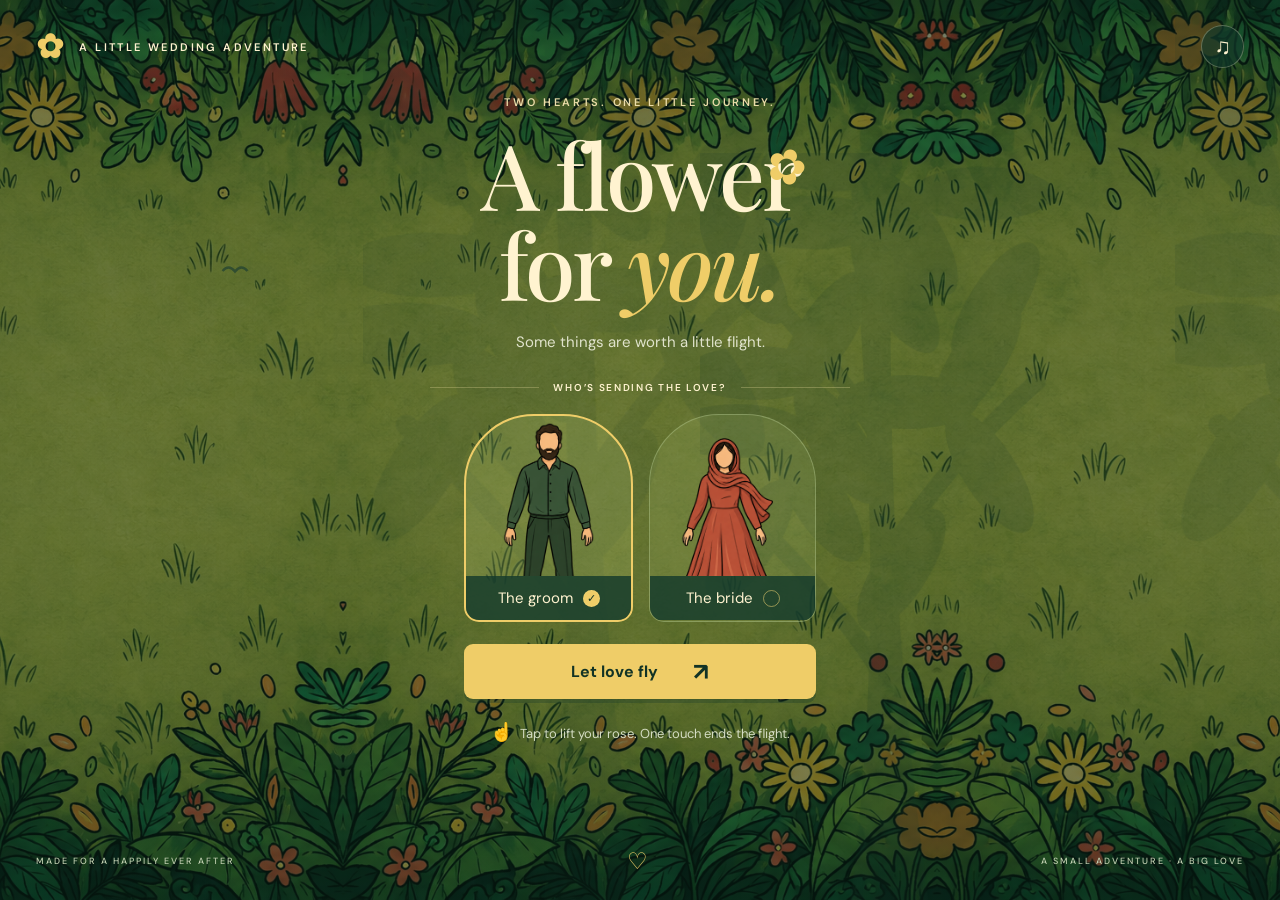
==== index.html @ 6a681935 "Publish wedding rose journey game" ====
<!doctype html>
<html lang="en"><head><meta charset="utf-8"><meta name="viewport" content="width=device-width,initial-scale=1,viewport-fit=cover"><meta name="theme-color" content="#123c2c"><meta name="description" content="One flower. A little adventure. A whole lot of love. A joyful jungle game for two hearts."><title>A flower for you</title><link rel="icon" href="data:image/svg+xml,%3Csvg xmlns='http://www.w3.org/2000/svg' viewBox='0 0 40 40'%3E%3Crect width='40' height='40' rx='12' fill='%23143f30'/%3E%3Ctext y='30' x='5' font-size='30'%3E✿%3C/text%3E%3C/svg%3E"><link rel="stylesheet" href="style.css?v=20260920"></head>
<body><main id="app">
<canvas id="world" aria-label="Guide the rose through the jungle. Tap, click, or press space to lift it." tabindex="0"></canvas>
<div class="shade"></div>
<header><a class="brand" href="./" aria-label="A flower for you, home"><span class="brand-flower">✿</span> A LITTLE WEDDING ADVENTURE</a><button class="icon-button" id="sound" aria-label="Turn sound off" title="Turn sound off">♫</button></header>
<section id="menu" class="screen menu"><div class="eyebrow">TWO HEARTS. ONE LITTLE JOURNEY.</div><h1>A flower<br>for <em>you.</em><span class="title-flower">✿</span></h1><p class="intro">Some things are worth a little flight.</p><div class="choose-label"><span></span>WHO’S SENDING THE LOVE?<span></span></div><div class="characters" role="group" aria-label="Choose who throws the flower"><button class="character selected" data-character="groom" aria-pressed="true"><span class="portrait groom"></span><span class="character-label"><span>The groom</span><span class="selected-dot">✓</span></span></button><button class="character" data-character="bride" aria-pressed="false"><span class="portrait bride"></span><span class="character-label"><span>The bride</span><span class="selected-dot">✓</span></span></button></div><button id="start" class="primary">Let love fly <span>↗</span></button><p class="instructions"><span>☝</span> Tap to lift your rose. One touch ends the flight.</p></section>
<section id="hud" hidden><div class="journey"><span id="from-label">HIM</span><div class="progress-track"><div id="progress"></div><span id="progress-flower">✿</span></div><span id="to-label">HER</span></div><button id="pause" class="icon-button" aria-label="Pause game">Ⅱ</button><div id="hint" aria-live="polite">Tap anywhere to lift your rose</div><div id="gate-count" aria-label="Passages cleared">0 / 8 passages</div></section>
<section id="pause-screen" class="screen modal" hidden><span class="small-flower">✿</span><h2>A little breather.</h2><p>Your flower can wait.</p><button id="resume" class="primary">Keep flying <span>↗</span></button><button class="text-button back">Choose your person</button></section>
<section id="gameover" class="screen modal" hidden><span class="eyebrow">A LITTLE DETOUR</span><div class="loss-rose">❧</div><h2>Game over.</h2><p id="loss-copy">Your rose touched the forest.</p><div id="loss-progress" class="finish-note">0 of 8 passages cleared</div><button id="retry" class="primary">Try another flight <span>↗</span></button><button class="text-button back">Choose your person</button></section>
<section id="finish" class="screen modal" hidden><span class="eyebrow">LOVE ALWAYS FINDS A WAY</span><div class="finish-flowers">✿ ♡ ✿</div><h2>Delivered<br>with <em>love.</em></h2><p id="finish-copy">A little flower. A beautiful beginning.</p><div class="finish-note">Here’s to a lifetime of finding each other.</div><button id="again" class="primary">Send a little more love <span>↗</span></button><button class="text-button back">Choose your person</button></section>
<footer id="footer"><span>MADE FOR A HAPPILY EVER AFTER</span><span class="footer-heart">♡</span><span>A SMALL ADVENTURE · A BIG LOVE</span></footer>
</main><script src="forest.js"></script><script src="memories.js?v=20260920"></script><script src="game.js"></script></body></html>
---- style.css ----
@import url('https://fonts.googleapis.com/css2?family=DM+Sans:wght@400;500;600;700&family=Playfair+Display:ital,wght@0,500;0,600;0,700;1,500;1,600&display=swap');
:root{color-scheme:dark;--cream:#fff3d0;--yellow:#efcd68;--forest:#143f30;--ink:#123325}*{box-sizing:border-box}html,body{margin:0;min-height:100%;background:#103326;color:var(--cream);font-family:'DM Sans',sans-serif}body{overscroll-behavior:none}button,a{-webkit-tap-highlight-color:transparent}button{font:inherit;cursor:pointer}button:focus-visible,a:focus-visible,canvas:focus-visible{outline:3px solid #fff1ab;outline-offset:5px}button{touch-action:manipulation}#app{position:relative;min-height:760px;height:100svh;isolation:isolate;overflow:hidden}#world{position:absolute;inset:0;width:100%;height:100%;display:block;touch-action:none;background:#8baf67}.shade{position:absolute;inset:0;background:linear-gradient(90deg,rgba(8,37,25,.55),rgba(8,37,25,.53) 35%,rgba(8,37,25,.53) 65%,rgba(8,37,25,.55));pointer-events:none;transition:opacity .7s}header{position:absolute;top:max(25px,env(safe-area-inset-top));left:36px;right:36px;display:flex;align-items:center;justify-content:space-between;z-index:5}.brand{font-size:11px;letter-spacing:2.4px;color:var(--cream);text-decoration:none;display:flex;align-items:center;gap:13px;font-weight:600}.brand-flower{font-size:33px;color:var(--yellow);line-height:1}.icon-button{height:43px;min-width:43px;border:1px solid #f5ecc84d;background:#12392bb0;color:var(--cream);border-radius:50%;font-size:22px;display:grid;place-content:center}.sound-off{font-size:18px;position:absolute;transform:translate(18px,6px)}.screen{position:relative;z-index:2;text-align:center}.menu{width:420px;margin:auto;padding-top:104px}.eyebrow{font-size:11px;font-weight:600;letter-spacing:2.7px;color:#ebdca9}h1,h2{font-family:'Playfair Display',Georgia,serif;font-weight:500;letter-spacing:-3px;line-height:.99;margin:20px 0 16px}h1{font-size:86px;position:relative}h1 em,h2 em{color:var(--yellow);font-weight:500}.title-flower{position:absolute;font-family:Georgia;font-size:48px;transform:rotate(20deg);right:47px;top:13px;color:var(--yellow)}.intro{font-size:15px;color:#e0e3cc;margin:23px 0 29px}.choose-label{display:flex;align-items:center;gap:14px;font-size:10px;letter-spacing:1.7px;justify-content:center;font-weight:600}.choose-label>span{height:1px;background:#e9dc9e4a;flex:1}.characters{display:flex;gap:16px;margin:17px auto 22px;width:352px}.character{padding:0;overflow:hidden;position:relative;flex:1;min-width:0;border:1px solid #bacc9766;border-radius:70px 70px 15px 15px;color:var(--cream);background:#b5c67826;transition:transform .2s,border-color .2s,background .2s}.character:hover{transform:translateY(-4px)}.character.selected{border:2px solid var(--yellow);background:#c6d17d30}.portrait{display:block;height:147px;width:100%;background-image:url('assets/couple-sprites.png');background-repeat:no-repeat;background-size:420px auto}.portrait.groom{background-position:29% 40%}.portrait.bride{background-position:66% 52%}.character-label{font-size:15px;display:flex;justify-content:center;align-items:center;gap:10px;padding:12px 7px;background:#12392bcc}.selected-dot{border:1px solid #f3d67288;width:17px;height:17px;border-radius:50%;font-size:11px;color:transparent}.selected .selected-dot{background:var(--yellow);color:var(--ink)}.primary{border:0;background:var(--yellow);color:var(--ink);font-weight:700;font-size:16px;border-radius:9px;width:352px;padding:17px 23px;box-shadow:0 4px 0 #0d302945;display:flex;align-items:center;justify-content:center;gap:35px;margin:auto;transition:background .2s,transform .2s}.primary:hover{background:#ffde80;transform:translateY(-2px)}.primary>span{font-size:24px;line-height:20px}.instructions{font-size:12px;color:#d4dcc3;margin-top:19px}.instructions>span{font-size:18px;margin-right:5px}footer{position:absolute;left:36px;right:36px;bottom:24px;display:flex;align-items:center;justify-content:space-between;font-size:9px;font-weight:500;letter-spacing:2px;color:#c0ceb0}.footer-heart{font-size:23px;color:var(--yellow)}[hidden]{display:none!important}body.playing #app{min-height:100svh}body.playing .shade{opacity:0}body.playing header .brand{opacity:0;pointer-events:none}#hud{position:absolute;inset:0;pointer-events:none;z-index:3}#pause{position:absolute;left:23px;top:max(24px,env(safe-area-inset-top));pointer-events:auto}.journey{position:absolute;top:39px;left:50%;transform:translateX(-50%);width:min(340px,55vw);display:flex;align-items:center;gap:13px;color:#fdf2d3;font-size:10px;font-weight:700;letter-spacing:1px}.progress-track{position:relative;height:5px;background:#143f3066;flex:1;border-radius:5px}#progress{height:100%;width:0;background:#f4ce66;border-radius:5px}#progress-flower{position:absolute;font-size:23px;left:0;top:-12px;color:#ffdb76;transform:translateX(-50%)}#hint{position:absolute;bottom:max(69px,env(safe-area-inset-bottom));text-align:center;width:100%;font-size:15px;color:#fff6dd;text-shadow:0 1px 6px #123325}#petals{position:absolute;bottom:25px;left:50%;transform:translateX(-50%);color:#ffe38b;font-size:23px;letter-spacing:8px}.modal{position:absolute;width:min(440px,calc(100% - 36px));left:50%;top:50%;transform:translate(-50%,-50%);background:#143e30ed;border:1px solid #e4d29550;border-radius:22px;padding:40px 24px;box-shadow:0 24px 90px #08221770;backdrop-filter:blur(12px)}.modal h2{font-size:66px;margin:17px 0 23px}.modal p{font-size:15px;color:#e0e2c5}.modal .primary{width:100%;font-size:15px}.finish-flowers{font-size:35px;color:var(--yellow);margin:27px 0 10px;letter-spacing:12px}.finish-note{font-family:Georgia,serif;font-style:italic;font-size:16px;line-height:1.6;margin:22px 12px 29px;color:#d5d9bd}.text-button{border:0;background:none;color:#e4ddb9;font-size:13px;margin:22px auto 0;text-decoration:underline;text-underline-offset:5px}.small-flower{font-size:44px;color:var(--yellow)}
.portrait{background-image:url('assets/couple-sprites.png');background-size:330px 220px}.portrait.groom{background-position:0 0}.portrait.bride{background-position:right 0}
@media(min-width:1000px){.menu{padding-top:95px}h1{font-size:91px}.characters{margin-top:20px}.portrait{height:160px}}@media(max-width:600px){#app{min-height:730px}header{left:21px;right:21px;top:max(20px,env(safe-area-inset-top))}.brand{font-size:9px;letter-spacing:1.3px;gap:9px}.brand-flower{font-size:29px}.menu{width:calc(100% - 48px);max-width:370px;padding-top:100px}h1{font-size:75px;margin-top:23px}.title-flower{right:25px;font-size:40px}.eyebrow{font-size:9px;letter-spacing:2px}.intro{font-size:14px;margin:22px 0 26px}.choose-label{font-size:9px;gap:9px;letter-spacing:1.2px}.characters{width:100%;max-width:330px;gap:14px}.portrait{height:142px}.primary{width:100%;max-width:330px}.instructions{font-size:11px;white-space:nowrap}footer{left:23px;right:23px;bottom:17px;font-size:8px;letter-spacing:1px}footer>span:last-child{display:none}.modal h2{font-size:59px}.journey{top:37px}body.playing header{right:21px}.modal{padding:32px 22px}}
@media(max-height:740px){#app{min-height:665px}.menu{padding-top:83px}h1{font-size:65px;margin:16px 0}.intro{margin:16px 0 22px}.portrait{height:120px}.characters{margin-bottom:17px}.instructions{margin-top:15px}footer{bottom:15px}}@media(prefers-reduced-motion:reduce){*{scroll-behavior:auto!important;transition:none!important}}

#gate-count{position:absolute;bottom:27px;left:50%;transform:translateX(-50%);font-size:13px;letter-spacing:1px;color:#fff3d0;background:#143f30bc;border-radius:20px;padding:8px 15px;white-space:nowrap}.loss-rose{color:#f0778f;font-family:Georgia,serif;font-size:65px;margin:13px 0 0}#gameover h2{font-size:57px;letter-spacing:-2px}#gameover p{line-height:1.6;max-width:300px;margin:0 auto}.instructions{font-size:13px;white-space:normal;line-height:1.6}#hint{padding:0 24px}

/* Gameplay must fit the visible phone viewport, including short screens. */
body.playing #app{min-height:0;height:100svh}
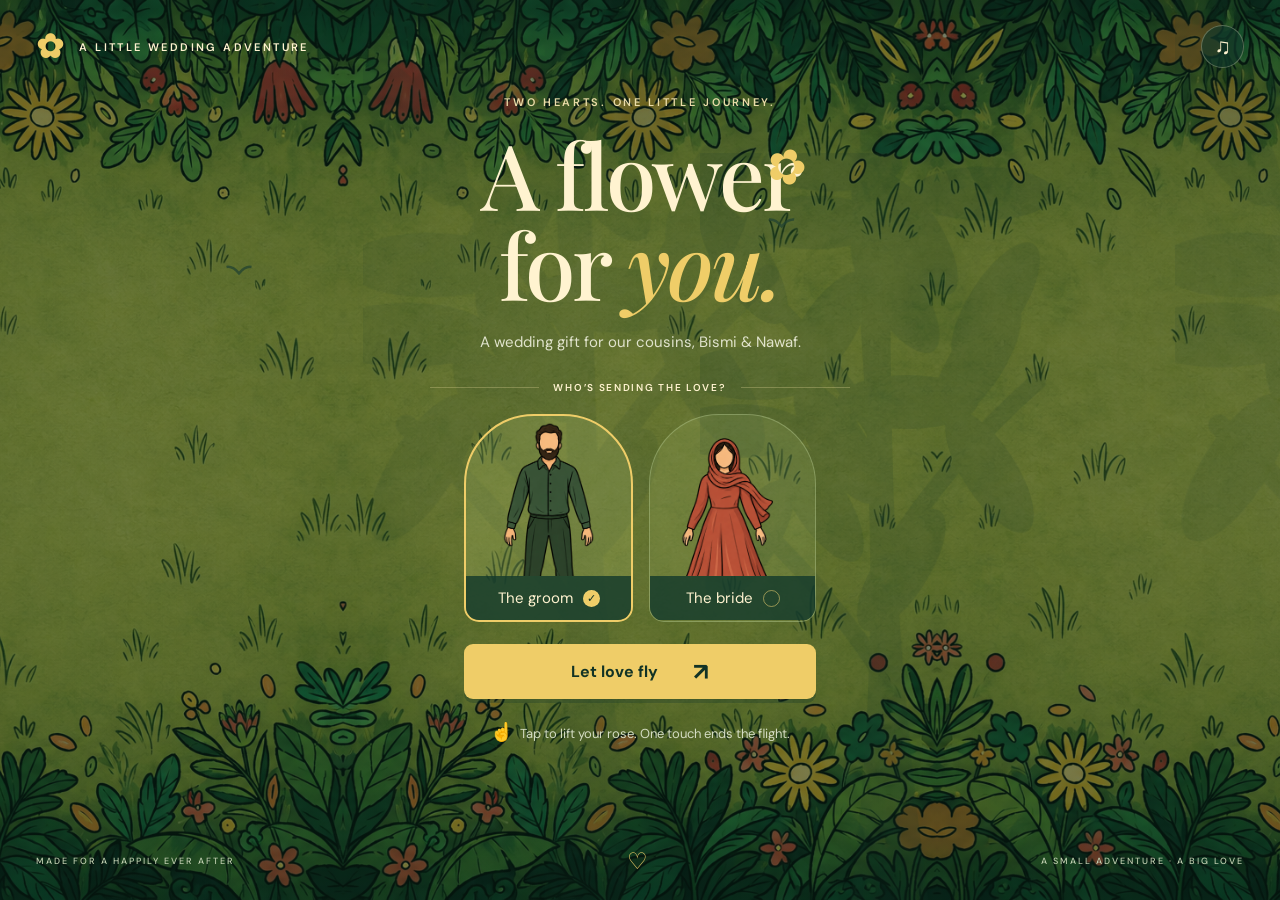
==== commit 1aaea1d5: "Dedicate the game to Bismi and Nawaf" ====
--- a/index.html
+++ b/index.html
@@ -1,10 +1,10 @@
 <!doctype html>
-<html lang="en"><head><meta charset="utf-8"><meta name="viewport" content="width=device-width,initial-scale=1,viewport-fit=cover"><meta name="theme-color" content="#123c2c"><meta name="description" content="One flower. A little adventure. A whole lot of love. A joyful jungle game for two hearts."><title>A flower for you</title><link rel="icon" href="data:image/svg+xml,%3Csvg xmlns='http://www.w3.org/2000/svg' viewBox='0 0 40 40'%3E%3Crect width='40' height='40' rx='12' fill='%23143f30'/%3E%3Ctext y='30' x='5' font-size='30'%3E✿%3C/text%3E%3C/svg%3E"><link rel="stylesheet" href="style.css?v=20260920"></head>
+<html lang="en"><head><meta charset="utf-8"><meta name="viewport" content="width=device-width,initial-scale=1,viewport-fit=cover"><meta name="theme-color" content="#123c2c"><meta name="description" content="A little jungle game, made as a wedding gift for our cousins, Bismi and Nawaf."><title>A flower for you</title><link rel="icon" href="data:image/svg+xml,%3Csvg xmlns='http://www.w3.org/2000/svg' viewBox='0 0 40 40'%3E%3Crect width='40' height='40' rx='12' fill='%23143f30'/%3E%3Ctext y='30' x='5' font-size='30'%3E✿%3C/text%3E%3C/svg%3E"><link rel="stylesheet" href="style.css?v=20260920"></head>
 <body><main id="app">
 <canvas id="world" aria-label="Guide the rose through the jungle. Tap, click, or press space to lift it." tabindex="0"></canvas>
 <div class="shade"></div>
 <header><a class="brand" href="./" aria-label="A flower for you, home"><span class="brand-flower">✿</span> A LITTLE WEDDING ADVENTURE</a><button class="icon-button" id="sound" aria-label="Turn sound off" title="Turn sound off">♫</button></header>
-<section id="menu" class="screen menu"><div class="eyebrow">TWO HEARTS. ONE LITTLE JOURNEY.</div><h1>A flower<br>for <em>you.</em><span class="title-flower">✿</span></h1><p class="intro">Some things are worth a little flight.</p><div class="choose-label"><span></span>WHO’S SENDING THE LOVE?<span></span></div><div class="characters" role="group" aria-label="Choose who throws the flower"><button class="character selected" data-character="groom" aria-pressed="true"><span class="portrait groom"></span><span class="character-label"><span>The groom</span><span class="selected-dot">✓</span></span></button><button class="character" data-character="bride" aria-pressed="false"><span class="portrait bride"></span><span class="character-label"><span>The bride</span><span class="selected-dot">✓</span></span></button></div><button id="start" class="primary">Let love fly <span>↗</span></button><p class="instructions"><span>☝</span> Tap to lift your rose. One touch ends the flight.</p></section>
+<section id="menu" class="screen menu"><div class="eyebrow">TWO HEARTS. ONE LITTLE JOURNEY.</div><h1>A flower<br>for <em>you.</em><span class="title-flower">✿</span></h1><p class="intro">A wedding gift for our cousins, Bismi &amp; Nawaf.</p><div class="choose-label"><span></span>WHO’S SENDING THE LOVE?<span></span></div><div class="characters" role="group" aria-label="Choose who throws the flower"><button class="character selected" data-character="groom" aria-pressed="true"><span class="portrait groom"></span><span class="character-label"><span>The groom</span><span class="selected-dot">✓</span></span></button><button class="character" data-character="bride" aria-pressed="false"><span class="portrait bride"></span><span class="character-label"><span>The bride</span><span class="selected-dot">✓</span></span></button></div><button id="start" class="primary">Let love fly <span>↗</span></button><p class="instructions"><span>☝</span> Tap to lift your rose. One touch ends the flight.</p></section>
 <section id="hud" hidden><div class="journey"><span id="from-label">HIM</span><div class="progress-track"><div id="progress"></div><span id="progress-flower">✿</span></div><span id="to-label">HER</span></div><button id="pause" class="icon-button" aria-label="Pause game">Ⅱ</button><div id="hint" aria-live="polite">Tap anywhere to lift your rose</div><div id="gate-count" aria-label="Passages cleared">0 / 8 passages</div></section>
 <section id="pause-screen" class="screen modal" hidden><span class="small-flower">✿</span><h2>A little breather.</h2><p>Your flower can wait.</p><button id="resume" class="primary">Keep flying <span>↗</span></button><button class="text-button back">Choose your person</button></section>
 <section id="gameover" class="screen modal" hidden><span class="eyebrow">A LITTLE DETOUR</span><div class="loss-rose">❧</div><h2>Game over.</h2><p id="loss-copy">Your rose touched the forest.</p><div id="loss-progress" class="finish-note">0 of 8 passages cleared</div><button id="retry" class="primary">Try another flight <span>↗</span></button><button class="text-button back">Choose your person</button></section>
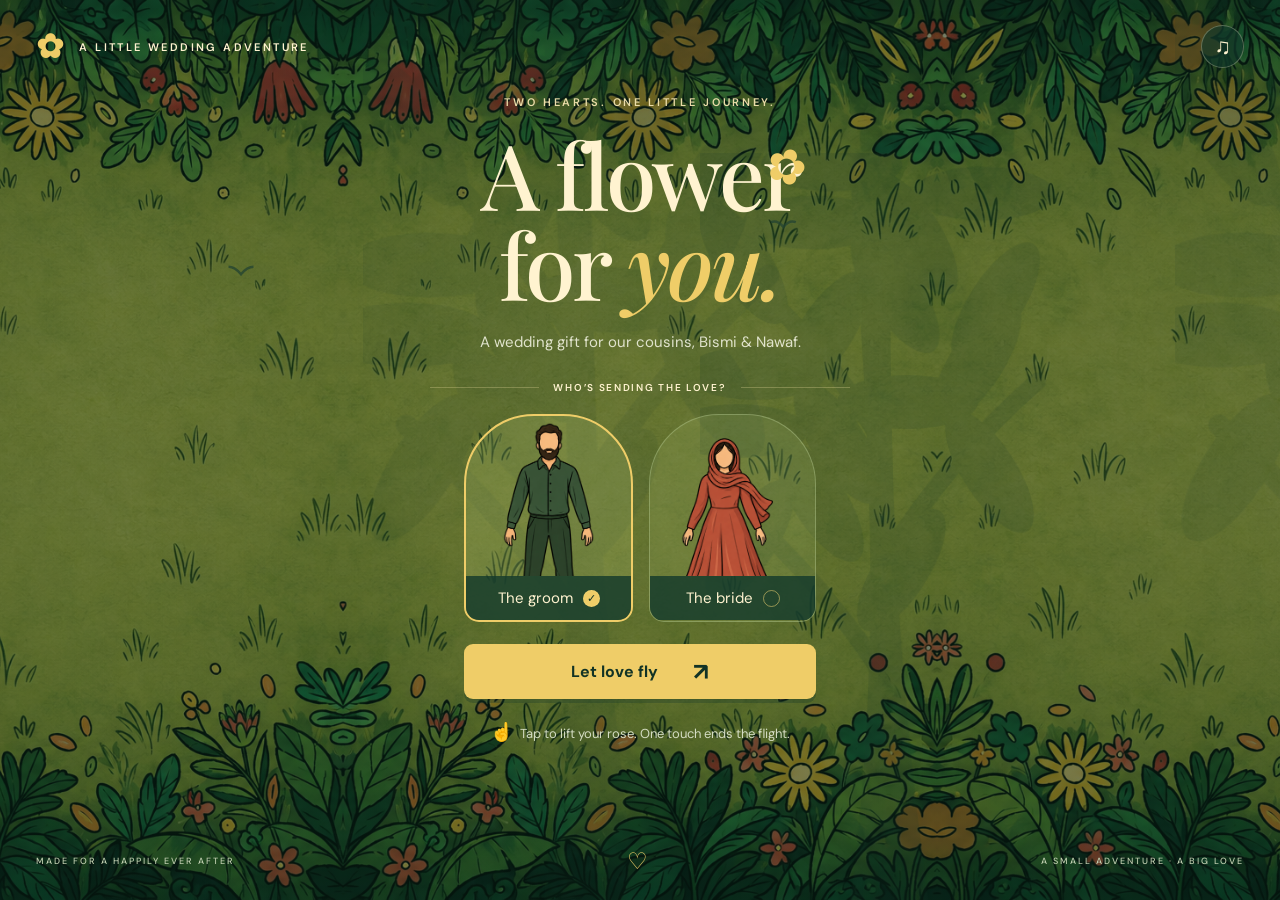
==== commit 1e2008be: "Wait for game assets and add editable memory photo configuration" ====
--- a/index.html
+++ b/index.html
@@ -1,13 +1,13 @@
 <!doctype html>
 <html lang="en"><head><meta charset="utf-8"><meta name="viewport" content="width=device-width,initial-scale=1,viewport-fit=cover"><meta name="theme-color" content="#123c2c"><meta name="description" content="A little jungle game, made as a wedding gift for our cousins, Bismi and Nawaf."><title>A flower for you</title><link rel="icon" href="data:image/svg+xml,%3Csvg xmlns='http://www.w3.org/2000/svg' viewBox='0 0 40 40'%3E%3Crect width='40' height='40' rx='12' fill='%23143f30'/%3E%3Ctext y='30' x='5' font-size='30'%3E✿%3C/text%3E%3C/svg%3E"><link rel="stylesheet" href="style.css?v=20260920"></head>
-<body><main id="app">
+<body><section id="loading" style="position:fixed;inset:0;z-index:100;background:#143f30;color:#fff3d0;text-align:center;padding:25vh 24px;font-family:Georgia,serif" aria-label="Loading game"><div style="font-size:60px">✿</div><h2 style="font-size:36px;letter-spacing:-1px">A little love is on its way.</h2><p id="load-message" role="status">Gathering flowers and memories…</p><button id="load-retry" hidden>Try again</button><noscript>Please enable JavaScript to play.</noscript></section><main id="app" inert>
 <canvas id="world" aria-label="Guide the rose through the jungle. Tap, click, or press space to lift it." tabindex="0"></canvas>
 <div class="shade"></div>
 <header><a class="brand" href="./" aria-label="A flower for you, home"><span class="brand-flower">✿</span> A LITTLE WEDDING ADVENTURE</a><button class="icon-button" id="sound" aria-label="Turn sound off" title="Turn sound off">♫</button></header>
-<section id="menu" class="screen menu"><div class="eyebrow">TWO HEARTS. ONE LITTLE JOURNEY.</div><h1>A flower<br>for <em>you.</em><span class="title-flower">✿</span></h1><p class="intro">A wedding gift for our cousins, Bismi &amp; Nawaf.</p><div class="choose-label"><span></span>WHO’S SENDING THE LOVE?<span></span></div><div class="characters" role="group" aria-label="Choose who throws the flower"><button class="character selected" data-character="groom" aria-pressed="true"><span class="portrait groom"></span><span class="character-label"><span>The groom</span><span class="selected-dot">✓</span></span></button><button class="character" data-character="bride" aria-pressed="false"><span class="portrait bride"></span><span class="character-label"><span>The bride</span><span class="selected-dot">✓</span></span></button></div><button id="start" class="primary">Let love fly <span>↗</span></button><p class="instructions"><span>☝</span> Tap to lift your rose. One touch ends the flight.</p></section>
+<section id="menu" class="screen menu"><div class="eyebrow">TWO HEARTS. ONE LITTLE JOURNEY.</div><h1>A flower<br>for <em>you.</em><span class="title-flower">✿</span></h1><p class="intro">A wedding gift for our cousins, Bismi &amp; Nawaf.</p><div class="choose-label"><span></span>WHO’S SENDING THE LOVE?<span></span></div><div class="characters" role="group" aria-label="Choose who throws the flower"><button class="character selected" data-character="groom" aria-pressed="true"><span class="portrait groom"></span><span class="character-label"><span>The groom</span><span class="selected-dot">✓</span></span></button><button class="character" data-character="bride" aria-pressed="false"><span class="portrait bride"></span><span class="character-label"><span>The bride</span><span class="selected-dot">✓</span></span></button></div><button id="start" disabled class="primary">Let love fly <span>↗</span></button><p class="instructions"><span>☝</span> Tap to lift your rose. One touch ends the flight.</p></section>
 <section id="hud" hidden><div class="journey"><span id="from-label">HIM</span><div class="progress-track"><div id="progress"></div><span id="progress-flower">✿</span></div><span id="to-label">HER</span></div><button id="pause" class="icon-button" aria-label="Pause game">Ⅱ</button><div id="hint" aria-live="polite">Tap anywhere to lift your rose</div><div id="gate-count" aria-label="Passages cleared">0 / 8 passages</div></section>
 <section id="pause-screen" class="screen modal" hidden><span class="small-flower">✿</span><h2>A little breather.</h2><p>Your flower can wait.</p><button id="resume" class="primary">Keep flying <span>↗</span></button><button class="text-button back">Choose your person</button></section>
 <section id="gameover" class="screen modal" hidden><span class="eyebrow">A LITTLE DETOUR</span><div class="loss-rose">❧</div><h2>Game over.</h2><p id="loss-copy">Your rose touched the forest.</p><div id="loss-progress" class="finish-note">0 of 8 passages cleared</div><button id="retry" class="primary">Try another flight <span>↗</span></button><button class="text-button back">Choose your person</button></section>
 <section id="finish" class="screen modal" hidden><span class="eyebrow">LOVE ALWAYS FINDS A WAY</span><div class="finish-flowers">✿ ♡ ✿</div><h2>Delivered<br>with <em>love.</em></h2><p id="finish-copy">A little flower. A beautiful beginning.</p><div class="finish-note">Here’s to a lifetime of finding each other.</div><button id="again" class="primary">Send a little more love <span>↗</span></button><button class="text-button back">Choose your person</button></section>
 <footer id="footer"><span>MADE FOR A HAPPILY EVER AFTER</span><span class="footer-heart">♡</span><span>A SMALL ADVENTURE · A BIG LOVE</span></footer>
-</main><script src="forest.js"></script><script src="memories.js?v=20260920"></script><script src="game.js"></script></body></html>
+</main><script src="forest.js"></script><script src="photos.js?v=2"></script><script src="memories.js?v=2"></script><script src="game.js?v=2"></script></body></html>
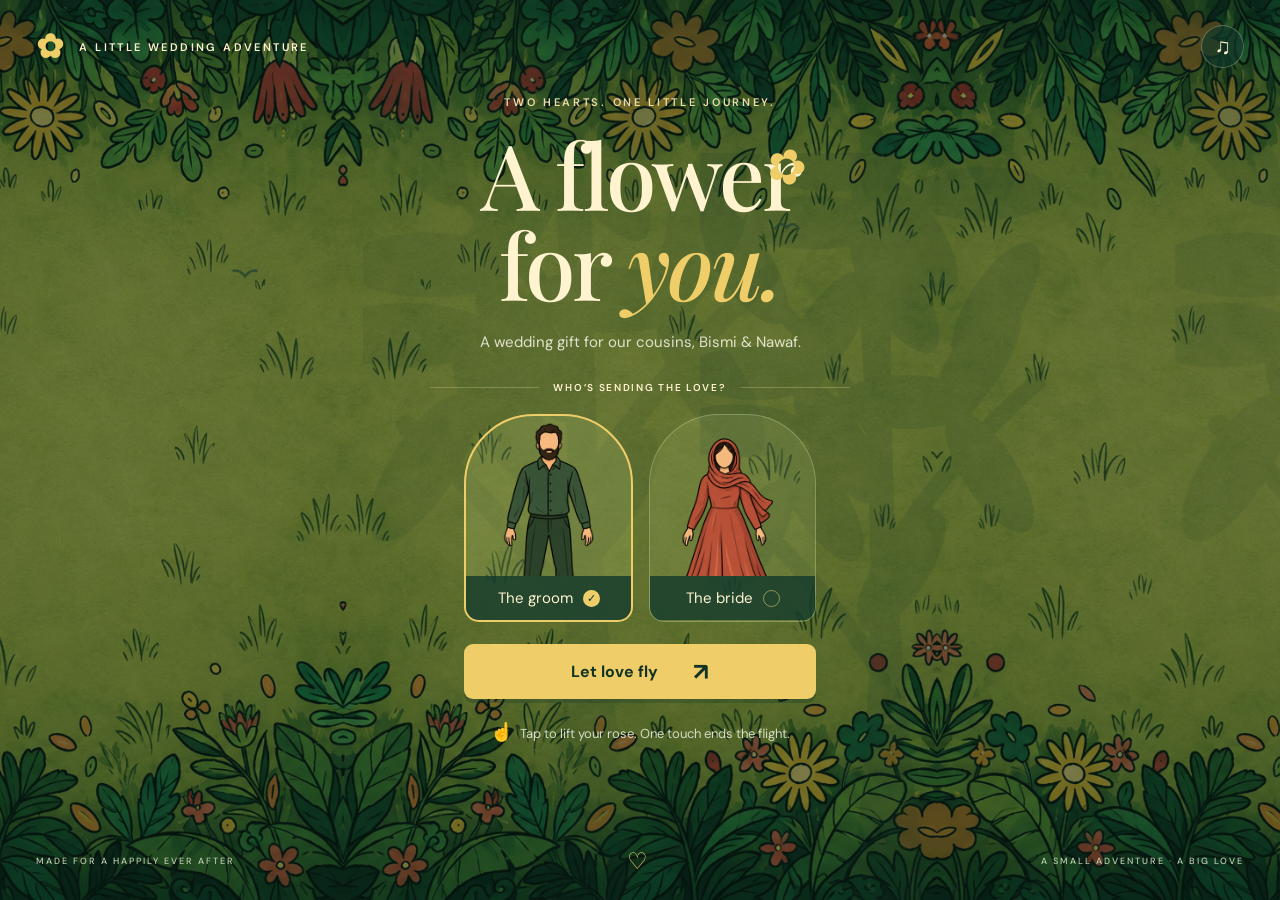
==== commit b4b153ff: "Open a celebration photo gallery after the final delivery" ====
--- a/index.html
+++ b/index.html
@@ -10,4 +10,4 @@
 <section id="gameover" class="screen modal" hidden><span class="eyebrow">A LITTLE DETOUR</span><div class="loss-rose">❧</div><h2>Game over.</h2><p id="loss-copy">Your rose touched the forest.</p><div id="loss-progress" class="finish-note">0 of 8 passages cleared</div><button id="retry" class="primary">Try another flight <span>↗</span></button><button class="text-button back">Choose your person</button></section>
 <section id="finish" class="screen modal" hidden><span class="eyebrow">LOVE ALWAYS FINDS A WAY</span><div class="finish-flowers">✿ ♡ ✿</div><h2>Delivered<br>with <em>love.</em></h2><p id="finish-copy">A little flower. A beautiful beginning.</p><div class="finish-note">Here’s to a lifetime of finding each other.</div><button id="again" class="primary">Send a little more love <span>↗</span></button><button class="text-button back">Choose your person</button></section>
 <footer id="footer"><span>MADE FOR A HAPPILY EVER AFTER</span><span class="footer-heart">♡</span><span>A SMALL ADVENTURE · A BIG LOVE</span></footer>
-</main><script src="forest.js"></script><script src="photos.js?v=2"></script><script src="memories.js?v=2"></script><script src="game.js?v=2"></script></body></html>
+</main><script src="forest.js"></script><script src="photos.js?v=2"></script><script src="memories.js?v=2"></script><script src="game.js?v=3"></script></body></html>
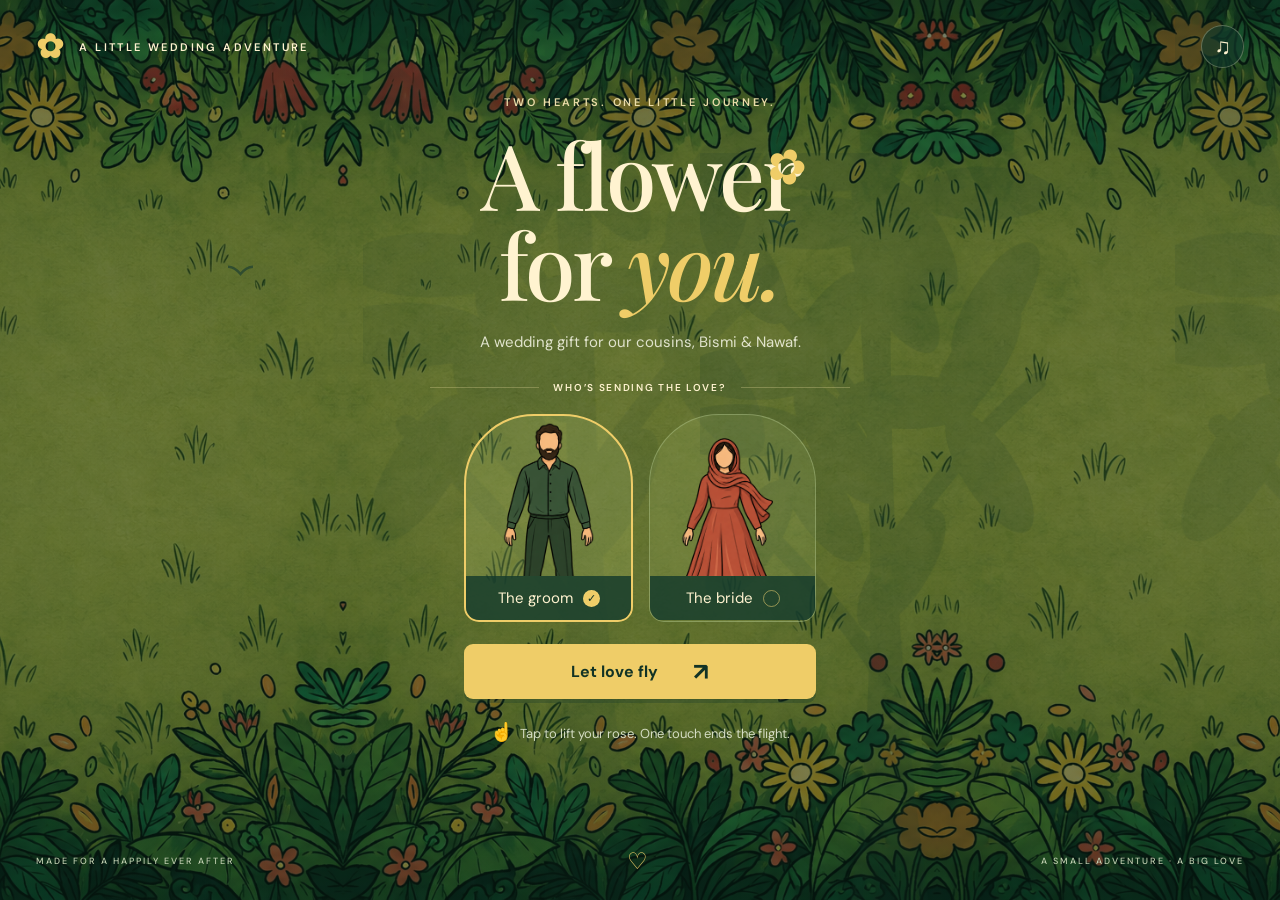
==== commit 4924bc37: "Fit memory frames to original photo proportions" ====
--- a/index.html
+++ b/index.html
@@ -10,4 +10,4 @@
 <section id="gameover" class="screen modal" hidden><span class="eyebrow">A LITTLE DETOUR</span><div class="loss-rose">❧</div><h2>Game over.</h2><p id="loss-copy">Your rose touched the forest.</p><div id="loss-progress" class="finish-note">0 of 8 passages cleared</div><button id="retry" class="primary">Try another flight <span>↗</span></button><button class="text-button back">Choose your person</button></section>
 <section id="finish" class="screen modal" hidden><span class="eyebrow">LOVE ALWAYS FINDS A WAY</span><div class="finish-flowers">✿ ♡ ✿</div><h2>Delivered<br>with <em>love.</em></h2><p id="finish-copy">A little flower. A beautiful beginning.</p><div class="finish-note">Here’s to a lifetime of finding each other.</div><button id="again" class="primary">Send a little more love <span>↗</span></button><button class="text-button back">Choose your person</button></section>
 <footer id="footer"><span>MADE FOR A HAPPILY EVER AFTER</span><span class="footer-heart">♡</span><span>A SMALL ADVENTURE · A BIG LOVE</span></footer>
-</main><script src="forest.js"></script><script src="photos.js?v=2"></script><script src="memories.js?v=2"></script><script src="game.js?v=3"></script></body></html>
+</main><script src="forest.js"></script><script src="photos.js?v=2"></script><script src="memories.js?v=3"></script><script src="game.js?v=3"></script></body></html>
